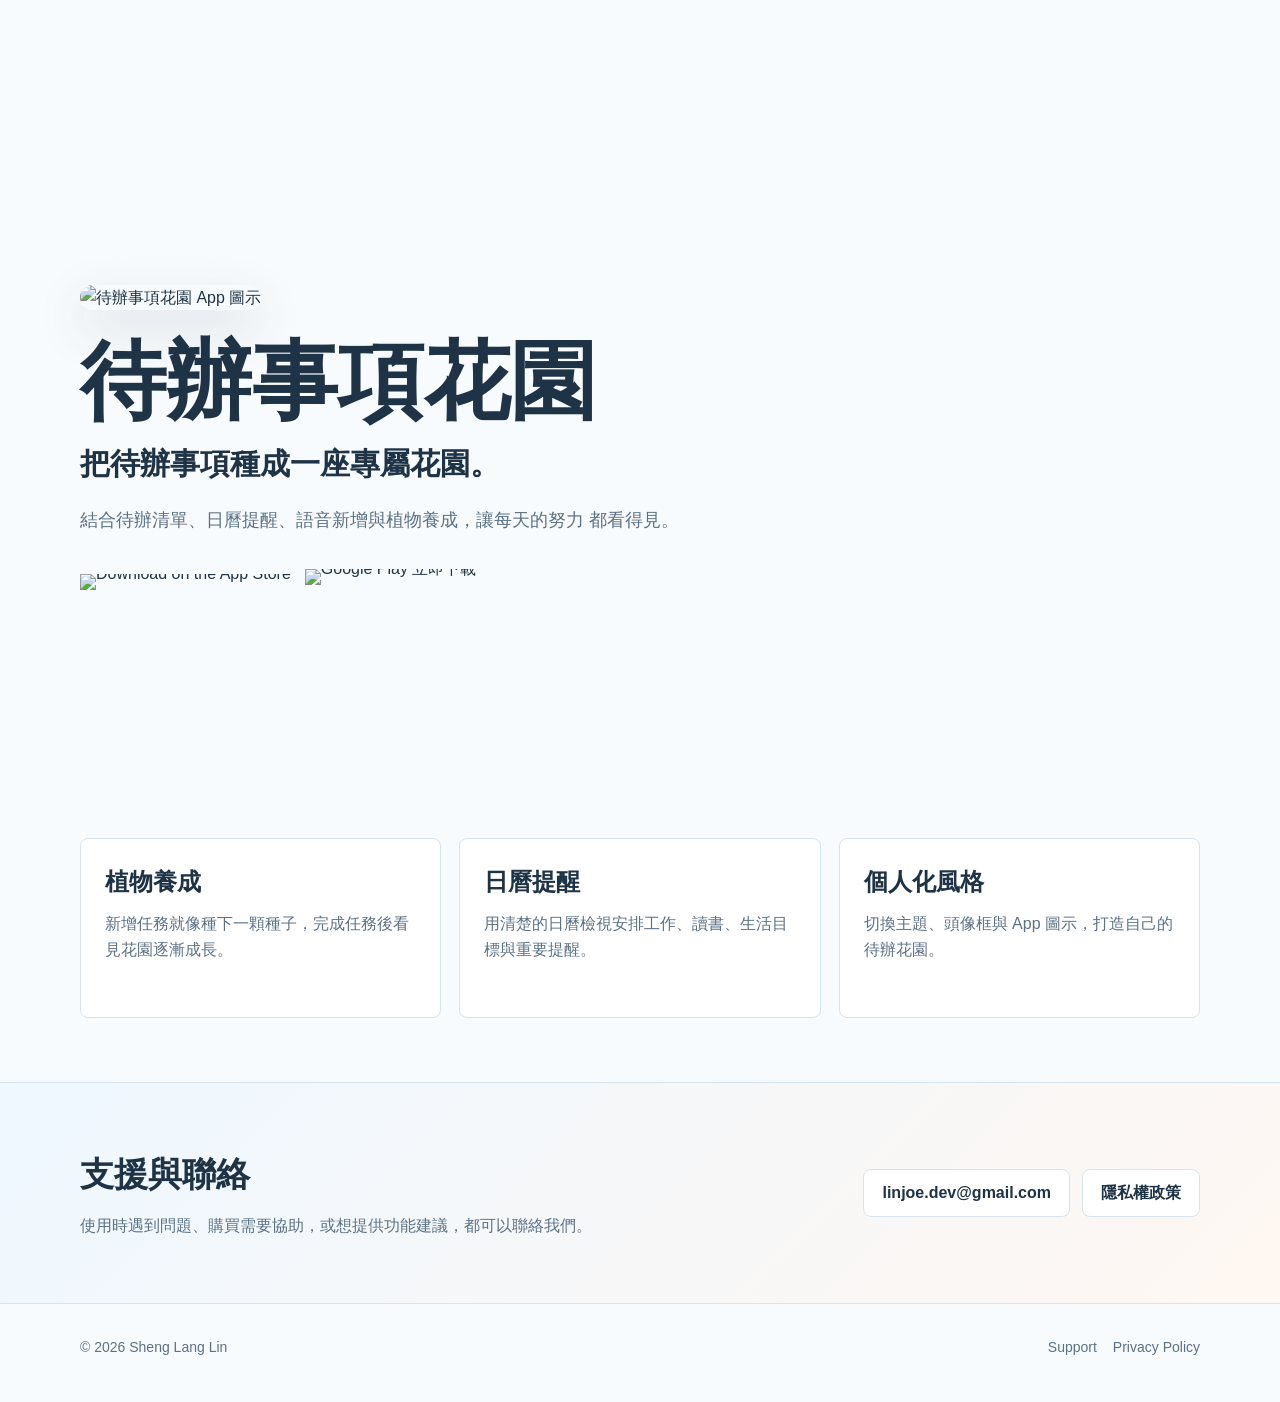
==== index.html @ acffd960 "Add files via upload" ====
<!doctype html>
<html lang="zh-Hant">
  <head>
    <meta charset="utf-8" />
    <meta name="viewport" content="width=device-width, initial-scale=1" />
    <title>待辦事項花園 | Time Garden</title>
    <meta
      name="description"
      content="待辦事項花園是一款結合待辦清單、時間管理與植物養成的療癒系 App。"
    />
    <meta property="og:title" content="待辦事項花園 | Time Garden" />
    <meta
      property="og:description"
      content="把待辦事項種成一座專屬花園。完成任務、培養習慣、安排生活，讓每天的努力都看得見。"
    />
    <meta property="og:image" content="assets/feature-graphic.png" />
    <link rel="icon" type="image/png" href="assets/app-icon.png" />
    <style>
      :root {
        color-scheme: light;
        --ink: #1f3347;
        --muted: #5b7185;
        --line: #d7e3ec;
        --surface: #ffffff;
        --soft: #eef8ff;
        --blue: #5b9bd5;
        --green: #79b67d;
        --coral: #e28b7b;
        --shadow: 0 18px 50px rgba(35, 62, 86, 0.16);
      }

      * {
        box-sizing: border-box;
      }

      body {
        margin: 0;
        font-family: -apple-system, BlinkMacSystemFont, "Noto Sans TC",
          "Segoe UI", sans-serif;
        color: var(--ink);
        background: #f8fbfd;
        line-height: 1.6;
      }

      a {
        color: inherit;
      }

      .hero {
        min-height: 86vh;
        display: grid;
        align-items: end;
        background:
          linear-gradient(
            180deg,
            rgba(248, 251, 253, 0.18) 0%,
            rgba(248, 251, 253, 0.72) 54%,
            #f8fbfd 100%
          ),
          url("assets/feature-graphic.png") center top / cover no-repeat;
      }

      .hero-inner,
      .section-inner {
        width: min(1120px, calc(100% - 40px));
        margin: 0 auto;
      }

      .hero-copy {
        max-width: 680px;
        padding: 120px 0 84px;
      }

      .app-mark {
        width: 96px;
        height: 96px;
        border-radius: 22px;
        box-shadow: var(--shadow);
      }

      h1 {
        margin: 28px 0 14px;
        font-size: clamp(44px, 8vw, 86px);
        line-height: 1.02;
        letter-spacing: 0;
      }

      .tagline {
        margin: 0;
        max-width: 620px;
        color: var(--ink);
        font-size: clamp(20px, 3vw, 30px);
        font-weight: 700;
      }

      .subcopy {
        margin: 18px 0 0;
        color: var(--muted);
        font-size: 18px;
        max-width: 620px;
      }

      .download-row {
        display: flex;
        flex-wrap: wrap;
        align-items: center;
        gap: 14px;
        margin-top: 34px;
      }

      .store-badge {
        display: inline-flex;
        align-items: center;
        line-height: 0;
        text-decoration: none;
      }

      .store-badge img {
        display: block;
        height: 48px;
        width: auto;
      }

      .google-play-badge img {
        height: 57px;
      }

      section {
        padding: 64px 0;
      }

      .features {
        display: grid;
        grid-template-columns: repeat(3, 1fr);
        gap: 18px;
      }

      .feature {
        min-height: 180px;
        padding: 24px;
        border: 1px solid var(--line);
        border-radius: 8px;
        background: var(--surface);
      }

      .feature h2 {
        margin: 0 0 10px;
        font-size: 24px;
      }

      .feature p {
        margin: 0;
        color: var(--muted);
      }

      .support-band {
        background: linear-gradient(135deg, var(--soft), #fff7f2);
        border-top: 1px solid var(--line);
        border-bottom: 1px solid var(--line);
      }

      .support-grid {
        display: grid;
        grid-template-columns: 1.2fr 0.8fr;
        gap: 32px;
        align-items: center;
      }

      .support-grid h2 {
        margin: 0 0 12px;
        font-size: 34px;
      }

      .support-grid p {
        margin: 0;
        color: var(--muted);
      }

      .support-actions {
        display: flex;
        flex-wrap: wrap;
        justify-content: flex-end;
        gap: 12px;
      }

      .link-button {
        display: inline-flex;
        min-height: 48px;
        align-items: center;
        justify-content: center;
        padding: 10px 18px;
        border: 1px solid var(--line);
        border-radius: 8px;
        background: white;
        color: var(--ink);
        font-weight: 700;
        text-decoration: none;
      }

      footer {
        padding: 32px 0 44px;
        color: var(--muted);
        font-size: 14px;
      }

      .footer-row {
        display: flex;
        flex-wrap: wrap;
        justify-content: space-between;
        gap: 16px;
      }

      .footer-links {
        display: flex;
        flex-wrap: wrap;
        gap: 16px;
      }

      .footer-links a {
        text-decoration: none;
      }

      @media (max-width: 760px) {
        .hero {
          min-height: 92vh;
        }

        .hero-inner,
        .section-inner {
          width: min(100% - 28px, 1120px);
        }

        .hero-copy {
          padding: 92px 0 56px;
        }

        .download-row {
          width: 100%;
        }

        .features,
        .support-grid {
          grid-template-columns: 1fr;
        }

        .support-actions {
          justify-content: flex-start;
        }
      }
    </style>
  </head>
  <body>
    <main>
      <section class="hero">
        <div class="hero-inner">
          <div class="hero-copy">
            <img
              class="app-mark"
              src="assets/app-icon.png"
              alt="待辦事項花園 App 圖示"
            />
            <h1>待辦事項花園</h1>
            <p class="tagline">把待辦事項種成一座專屬花園。</p>
            <p class="subcopy">
              結合待辦清單、日曆提醒、語音新增與植物養成，讓每天的努力
              都看得見。
            </p>
            <div class="download-row" aria-label="下載待辦事項花園">
              <a
                class="store-badge"
                href="https://apps.apple.com/app/id6780426568"
                target="_blank"
                rel="noopener"
                aria-label="Download on the App Store"
              >
                <img
                  src="assets/app-store-badge.svg"
                  alt="Download on the App Store"
                />
              </a>
              <a
                class="store-badge google-play-badge"
                href="https://play.google.com/store/apps/details?id=com.time_to_do_garden"
                target="_blank"
                rel="noopener"
                aria-label="Get it on Google Play"
              >
                <img
                  src="assets/google-play-badge.png"
                  alt="Google Play 立即下載"
                />
              </a>
            </div>
          </div>
        </div>
      </section>

      <section>
        <div class="section-inner features">
          <article class="feature">
            <h2>植物養成</h2>
            <p>新增任務就像種下一顆種子，完成任務後看見花園逐漸成長。</p>
          </article>
          <article class="feature">
            <h2>日曆提醒</h2>
            <p>用清楚的日曆檢視安排工作、讀書、生活目標與重要提醒。</p>
          </article>
          <article class="feature">
            <h2>個人化風格</h2>
            <p>切換主題、頭像框與 App 圖示，打造自己的待辦花園。</p>
          </article>
        </div>
      </section>

      <section class="support-band" id="support">
        <div class="section-inner support-grid">
          <div>
            <h2>支援與聯絡</h2>
            <p>
              使用時遇到問題、購買需要協助，或想提供功能建議，都可以聯絡我們。
            </p>
          </div>
          <div class="support-actions">
            <a class="link-button" href="mailto:linjoe.dev@gmail.com">
              linjoe.dev@gmail.com
            </a>
            <a class="link-button" href="https://sites.google.com/view/to-do-garden">隱私權政策</a>
          </div>
        </div>
      </section>
    </main>

    <footer>
      <div class="section-inner footer-row">
        <span>© 2026 Sheng Lang Lin</span>
        <nav class="footer-links" aria-label="頁尾連結">
          <a href="#support">Support</a>
          <a href="https://sites.google.com/view/to-do-garden">Privacy Policy</a>
        </nav>
      </div>
    </footer>
  </body>
</html>
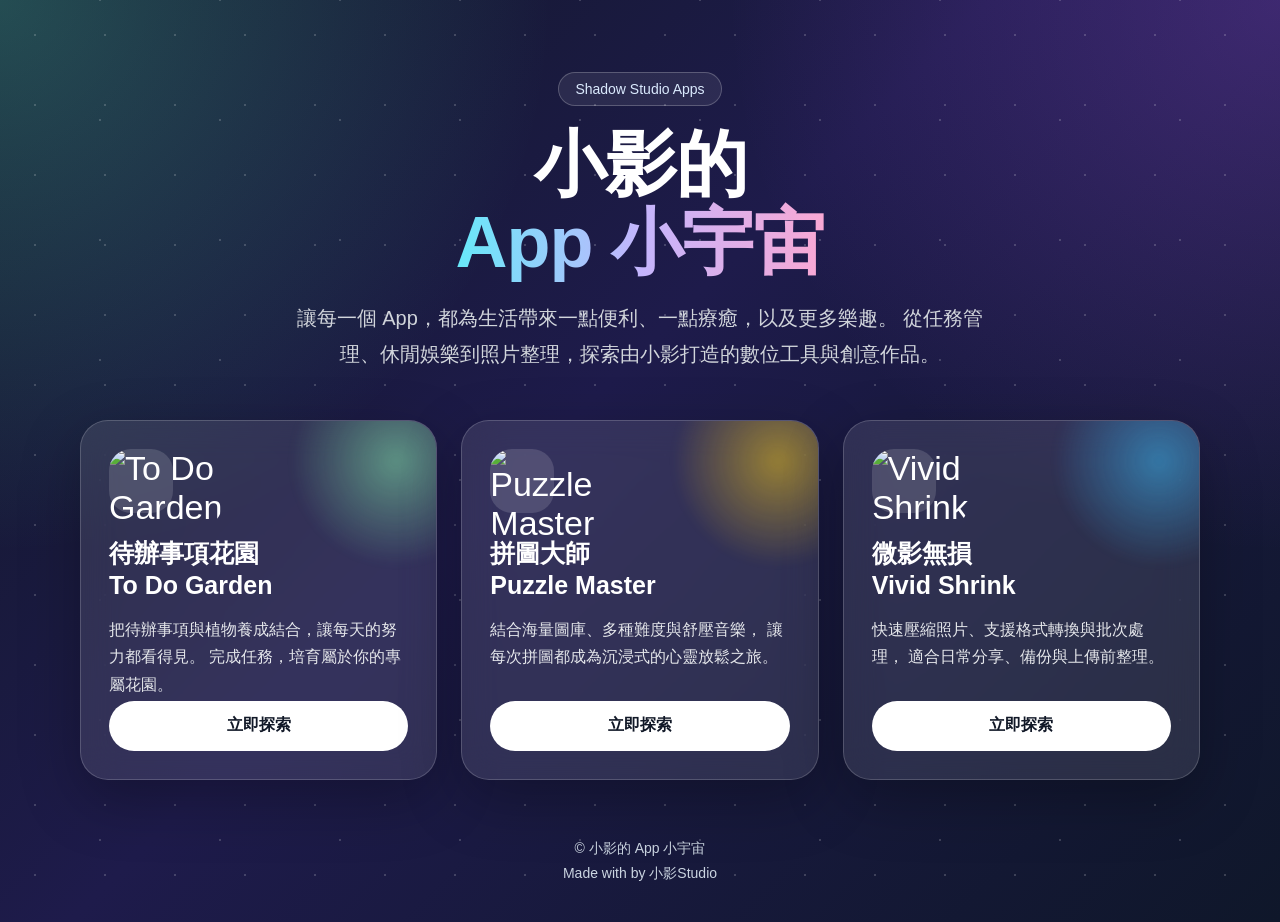
==== commit 795c157a: "Add files via upload" ====
--- a/index.html
+++ b/index.html
@@ -1,343 +1,305 @@
-<!doctype html>
+<!DOCTYPE html>
 <html lang="zh-Hant">
-  <head>
-    <meta charset="utf-8" />
-    <meta name="viewport" content="width=device-width, initial-scale=1" />
-    <title>待辦事項花園 | Time Garden</title>
-    <meta
-      name="description"
-      content="待辦事項花園是一款結合待辦清單、時間管理與植物養成的療癒系 App。"
-    />
-    <meta property="og:title" content="待辦事項花園 | Time Garden" />
-    <meta
-      property="og:description"
-      content="把待辦事項種成一座專屬花園。完成任務、培養習慣、安排生活，讓每天的努力都看得見。"
-    />
-    <meta property="og:image" content="assets/feature-graphic.png" />
-    <link rel="icon" type="image/png" href="assets/app-icon.png" />
-    <style>
-      :root {
-        color-scheme: light;
-        --ink: #1f3347;
-        --muted: #5b7185;
-        --line: #d7e3ec;
-        --surface: #ffffff;
-        --soft: #eef8ff;
-        --blue: #5b9bd5;
-        --green: #79b67d;
-        --coral: #e28b7b;
-        --shadow: 0 18px 50px rgba(35, 62, 86, 0.16);
-      }
-
-      * {
-        box-sizing: border-box;
-      }
-
-      body {
-        margin: 0;
-        font-family: -apple-system, BlinkMacSystemFont, "Noto Sans TC",
-          "Segoe UI", sans-serif;
-        color: var(--ink);
-        background: #f8fbfd;
-        line-height: 1.6;
-      }
-
-      a {
-        color: inherit;
+<head>
+  <meta charset="UTF-8" />
+  <meta name="viewport" content="width=device-width, initial-scale=1.0" />
+  <title>小影的 App 小宇宙</title>
+  <style>
+    * {
+      margin: 0;
+      padding: 0;
+      box-sizing: border-box;
+    }
+
+    body {
+      min-height: 100vh;
+      font-family: -apple-system, BlinkMacSystemFont, "Segoe UI", "Noto Sans TC", sans-serif;
+      color: #ffffff;
+      background:
+        radial-gradient(circle at top left, rgba(94, 234, 212, 0.25), transparent 35%),
+        radial-gradient(circle at top right, rgba(168, 85, 247, 0.25), transparent 35%),
+        linear-gradient(135deg, #111827 0%, #1e1b4b 45%, #0f172a 100%);
+      overflow-x: hidden;
+    }
+
+    .stars {
+      position: fixed;
+      inset: 0;
+      pointer-events: none;
+      background-image:
+        radial-gradient(#ffffff 1px, transparent 1px),
+        radial-gradient(#ffffff 1px, transparent 1px);
+      background-size: 70px 70px, 120px 120px;
+      background-position: 0 0, 40px 60px;
+      opacity: 0.18;
+      animation: moveStars 18s linear infinite;
+    }
+
+    @keyframes moveStars {
+      from { transform: translateY(0); }
+      to { transform: translateY(-120px); }
+    }
+
+    .container {
+      position: relative;
+      z-index: 1;
+      width: min(1120px, 92%);
+      margin: 0 auto;
+      padding: 72px 0 36px;
+    }
+
+    .hero {
+      text-align: center;
+      margin-bottom: 48px;
+      animation: fadeUp 0.9s ease forwards;
+    }
+
+    .badge {
+      display: inline-block;
+      padding: 8px 16px;
+      border: 1px solid rgba(255,255,255,0.22);
+      border-radius: 999px;
+      background: rgba(255,255,255,0.08);
+      backdrop-filter: blur(14px);
+      font-size: 14px;
+      color: #dbeafe;
+      margin-bottom: 20px;
+    }
+
+    h1 {
+      font-size: clamp(38px, 7vw, 72px);
+      line-height: 1.08;
+      margin-bottom: 18px;
+      letter-spacing: -1px;
+    }
+
+    .gradient-text {
+      background: linear-gradient(90deg, #67e8f9, #c4b5fd, #f9a8d4);
+      -webkit-background-clip: text;
+      color: transparent;
+    }
+
+    .hero p {
+      max-width: 720px;
+      margin: 0 auto;
+      font-size: clamp(16px, 2.6vw, 20px);
+      line-height: 1.8;
+      color: #d1d5db;
+    }
+
+    .apps-grid {
+      display: grid;
+      grid-template-columns: repeat(3, 1fr);
+      gap: 24px;
+    }
+
+    .app-card {
+      position: relative;
+      min-height: 360px;
+      padding: 28px;
+      border-radius: 28px;
+      background: rgba(255,255,255,0.1);
+      border: 1px solid rgba(255,255,255,0.18);
+      box-shadow: 0 20px 60px rgba(0,0,0,0.28);
+      backdrop-filter: blur(18px);
+      overflow: hidden;
+      transition: transform 0.35s ease, box-shadow 0.35s ease, border-color 0.35s ease;
+      animation: fadeUp 0.9s ease forwards;
+    }
+
+    .app-card:nth-child(2) { animation-delay: 0.12s; }
+    .app-card:nth-child(3) { animation-delay: 0.24s; }
+
+    .app-card:hover {
+      transform: translateY(-10px);
+      box-shadow: 0 28px 80px rgba(0,0,0,0.38);
+      border-color: rgba(255,255,255,0.34);
+    }
+
+    .app-card::before {
+      content: "";
+      position: absolute;
+      width: 220px;
+      height: 220px;
+      right: -70px;
+      top: -70px;
+      border-radius: 50%;
+      opacity: 0.5;
+      filter: blur(4px);
+    }
+
+    .garden::before {
+      background: radial-gradient(circle, #86efac, transparent 68%);
+    }
+
+    .puzzle::before {
+      background: radial-gradient(circle, #facc15, transparent 68%);
+    }
+
+    .vivid::before {
+      background: radial-gradient(circle, #38bdf8, transparent 68%);
+    }
+
+    .icon {
+      width: 64px;
+      height: 64px;
+      display: grid;
+      place-items: center;
+      border-radius: 22px;
+      background: rgba(255,255,255,0.14);
+      font-size: 34px;
+      margin-bottom: 24px;
+      position: relative;
+      z-index: 1;
+    }
+
+    .icon img {
+      width: 100%;
+      height: 100%;
+      object-fit: cover;
+      border-radius: 22px;
+    }
+
+    .app-card h2 {
+      font-size: 25px;
+      line-height: 1.3;
+      margin-bottom: 14px;
+      position: relative;
+      z-index: 1;
+    }
+
+    .app-card p {
+      color: #e5e7eb;
+      line-height: 1.8;
+      font-size: 15.5px;
+      margin-bottom: 28px;
+      position: relative;
+      z-index: 1;
+    }
+
+    .btn {
+      position: absolute;
+      left: 28px;
+      right: 28px;
+      bottom: 28px;
+      display: flex;
+      justify-content: center;
+      align-items: center;
+      height: 50px;
+      border-radius: 999px;
+      color: #111827;
+      background: #ffffff;
+      text-decoration: none;
+      font-weight: 800;
+      transition: transform 0.25s ease, opacity 0.25s ease;
+      z-index: 1;
+    }
+
+    .btn:hover {
+      transform: scale(1.035);
+      opacity: 0.92;
+    }
+
+    footer {
+      text-align: center;
+      color: #cbd5e1;
+      font-size: 14px;
+      margin-top: 56px;
+      line-height: 1.8;
+    }
+
+    @keyframes fadeUp {
+      from {
+        opacity: 0;
+        transform: translateY(24px);
+      }
+      to {
+        opacity: 1;
+        transform: translateY(0);
+      }
+    }
+
+    @media (max-width: 900px) {
+      .apps-grid {
+        grid-template-columns: 1fr;
+      }
+
+      .app-card {
+        min-height: 310px;
+      }
+    }
+
+    @media (max-width: 520px) {
+      .container {
+        padding-top: 48px;
       }
 
       .hero {
-        min-height: 86vh;
-        display: grid;
-        align-items: end;
-        background:
-          linear-gradient(
-            180deg,
-            rgba(248, 251, 253, 0.18) 0%,
-            rgba(248, 251, 253, 0.72) 54%,
-            #f8fbfd 100%
-          ),
-          url("assets/feature-graphic.png") center top / cover no-repeat;
-      }
-
-      .hero-inner,
-      .section-inner {
-        width: min(1120px, calc(100% - 40px));
-        margin: 0 auto;
-      }
-
-      .hero-copy {
-        max-width: 680px;
-        padding: 120px 0 84px;
-      }
-
-      .app-mark {
-        width: 96px;
-        height: 96px;
-        border-radius: 22px;
-        box-shadow: var(--shadow);
-      }
-
-      h1 {
-        margin: 28px 0 14px;
-        font-size: clamp(44px, 8vw, 86px);
-        line-height: 1.02;
-        letter-spacing: 0;
-      }
-
-      .tagline {
-        margin: 0;
-        max-width: 620px;
-        color: var(--ink);
-        font-size: clamp(20px, 3vw, 30px);
-        font-weight: 700;
-      }
-
-      .subcopy {
-        margin: 18px 0 0;
-        color: var(--muted);
-        font-size: 18px;
-        max-width: 620px;
-      }
-
-      .download-row {
-        display: flex;
-        flex-wrap: wrap;
-        align-items: center;
-        gap: 14px;
-        margin-top: 34px;
-      }
-
-      .store-badge {
-        display: inline-flex;
-        align-items: center;
-        line-height: 0;
-        text-decoration: none;
-      }
-
-      .store-badge img {
-        display: block;
-        height: 48px;
-        width: auto;
-      }
-
-      .google-play-badge img {
-        height: 57px;
-      }
-
-      section {
-        padding: 64px 0;
-      }
-
-      .features {
-        display: grid;
-        grid-template-columns: repeat(3, 1fr);
-        gap: 18px;
-      }
-
-      .feature {
-        min-height: 180px;
+        margin-bottom: 32px;
+      }
+
+      .app-card {
         padding: 24px;
-        border: 1px solid var(--line);
-        border-radius: 8px;
-        background: var(--surface);
-      }
-
-      .feature h2 {
-        margin: 0 0 10px;
-        font-size: 24px;
-      }
-
-      .feature p {
-        margin: 0;
-        color: var(--muted);
-      }
-
-      .support-band {
-        background: linear-gradient(135deg, var(--soft), #fff7f2);
-        border-top: 1px solid var(--line);
-        border-bottom: 1px solid var(--line);
-      }
-
-      .support-grid {
-        display: grid;
-        grid-template-columns: 1.2fr 0.8fr;
-        gap: 32px;
-        align-items: center;
-      }
-
-      .support-grid h2 {
-        margin: 0 0 12px;
-        font-size: 34px;
-      }
-
-      .support-grid p {
-        margin: 0;
-        color: var(--muted);
-      }
-
-      .support-actions {
-        display: flex;
-        flex-wrap: wrap;
-        justify-content: flex-end;
-        gap: 12px;
-      }
-
-      .link-button {
-        display: inline-flex;
-        min-height: 48px;
-        align-items: center;
-        justify-content: center;
-        padding: 10px 18px;
-        border: 1px solid var(--line);
-        border-radius: 8px;
-        background: white;
-        color: var(--ink);
-        font-weight: 700;
-        text-decoration: none;
-      }
-
-      footer {
-        padding: 32px 0 44px;
-        color: var(--muted);
-        font-size: 14px;
-      }
-
-      .footer-row {
-        display: flex;
-        flex-wrap: wrap;
-        justify-content: space-between;
-        gap: 16px;
-      }
-
-      .footer-links {
-        display: flex;
-        flex-wrap: wrap;
-        gap: 16px;
-      }
-
-      .footer-links a {
-        text-decoration: none;
-      }
-
-      @media (max-width: 760px) {
-        .hero {
-          min-height: 92vh;
-        }
-
-        .hero-inner,
-        .section-inner {
-          width: min(100% - 28px, 1120px);
-        }
-
-        .hero-copy {
-          padding: 92px 0 56px;
-        }
-
-        .download-row {
-          width: 100%;
-        }
-
-        .features,
-        .support-grid {
-          grid-template-columns: 1fr;
-        }
-
-        .support-actions {
-          justify-content: flex-start;
-        }
-      }
-    </style>
-  </head>
-  <body>
-    <main>
-      <section class="hero">
-        <div class="hero-inner">
-          <div class="hero-copy">
-            <img
-              class="app-mark"
-              src="assets/app-icon.png"
-              alt="待辦事項花園 App 圖示"
-            />
-            <h1>待辦事項花園</h1>
-            <p class="tagline">把待辦事項種成一座專屬花園。</p>
-            <p class="subcopy">
-              結合待辦清單、日曆提醒、語音新增與植物養成，讓每天的努力
-              都看得見。
-            </p>
-            <div class="download-row" aria-label="下載待辦事項花園">
-              <a
-                class="store-badge"
-                href="https://apps.apple.com/app/id6780426568"
-                target="_blank"
-                rel="noopener"
-                aria-label="Download on the App Store"
-              >
-                <img
-                  src="assets/app-store-badge.svg"
-                  alt="Download on the App Store"
-                />
-              </a>
-              <a
-                class="store-badge google-play-badge"
-                href="https://play.google.com/store/apps/details?id=com.time_to_do_garden"
-                target="_blank"
-                rel="noopener"
-                aria-label="Get it on Google Play"
-              >
-                <img
-                  src="assets/google-play-badge.png"
-                  alt="Google Play 立即下載"
-                />
-              </a>
-            </div>
-          </div>
-        </div>
-      </section>
-
-      <section>
-        <div class="section-inner features">
-          <article class="feature">
-            <h2>植物養成</h2>
-            <p>新增任務就像種下一顆種子，完成任務後看見花園逐漸成長。</p>
-          </article>
-          <article class="feature">
-            <h2>日曆提醒</h2>
-            <p>用清楚的日曆檢視安排工作、讀書、生活目標與重要提醒。</p>
-          </article>
-          <article class="feature">
-            <h2>個人化風格</h2>
-            <p>切換主題、頭像框與 App 圖示，打造自己的待辦花園。</p>
-          </article>
-        </div>
-      </section>
-
-      <section class="support-band" id="support">
-        <div class="section-inner support-grid">
-          <div>
-            <h2>支援與聯絡</h2>
-            <p>
-              使用時遇到問題、購買需要協助，或想提供功能建議，都可以聯絡我們。
-            </p>
-          </div>
-          <div class="support-actions">
-            <a class="link-button" href="mailto:linjoe.dev@gmail.com">
-              linjoe.dev@gmail.com
-            </a>
-            <a class="link-button" href="https://sites.google.com/view/to-do-garden">隱私權政策</a>
-          </div>
-        </div>
-      </section>
-    </main>
+        border-radius: 24px;
+      }
+
+      .btn {
+        left: 24px;
+        right: 24px;
+        bottom: 24px;
+      }
+    }
+  </style>
+</head>
+<body>
+  <div class="stars"></div>
+
+  <main class="container">
+    <section class="hero">
+      <div class="badge">Shadow Studio Apps</div>
+      <h1>小影的<br><span class="gradient-text">App 小宇宙</span></h1>
+      <p>
+        讓每一個 App，都為生活帶來一點便利、一點療癒，以及更多樂趣。
+        從任務管理、休閒娛樂到照片整理，探索由小影打造的數位工具與創意作品。
+      </p>
+    </section>
+
+    <section class="apps-grid">
+      <article class="app-card garden">
+        <div class="icon"><img src="1.png" alt="To Do Garden"></div>
+        <h2>待辦事項花園<br>To Do Garden</h2>
+        <p>
+          把待辦事項與植物養成結合，讓每天的努力都看得見。
+          完成任務，培育屬於你的專屬花園。
+        </p>
+        <a class="btn" href="https://joe8man.github.io/todogarden.html">立即探索</a>
+      </article>
+
+      <article class="app-card puzzle">
+        <div class="icon"><img src="2.png" alt="Puzzle Master"></div>
+        <h2>拼圖大師<br>Puzzle Master</h2>
+        <p>
+          結合海量圖庫、多種難度與舒壓音樂，
+          讓每次拼圖都成為沉浸式的心靈放鬆之旅。
+        </p>
+        <a class="btn" href="https://joe8man.github.io/PuzzleMaster.html">立即探索</a>
+      </article>
+
+      <article class="app-card vivid">
+        <div class="icon"><img src="3.png" alt="Vivid Shrink"></div>
+        <h2>微影無損<br>Vivid Shrink</h2>
+        <p>
+          快速壓縮照片、支援格式轉換與批次處理，
+          適合日常分享、備份與上傳前整理。
+        </p>
+        <a class="btn" href="https://joe8man.github.io/vividshrink.html">立即探索</a>
+      </article>
+    </section>
 
     <footer>
-      <div class="section-inner footer-row">
-        <span>© 2026 Sheng Lang Lin</span>
-        <nav class="footer-links" aria-label="頁尾連結">
-          <a href="#support">Support</a>
-          <a href="https://sites.google.com/view/to-do-garden">Privacy Policy</a>
-        </nav>
-      </div>
+      © 小影的 App 小宇宙<br>
+      Made with by 小影Studio
     </footer>
-  </body>
+  </main>
+</body>
 </html>
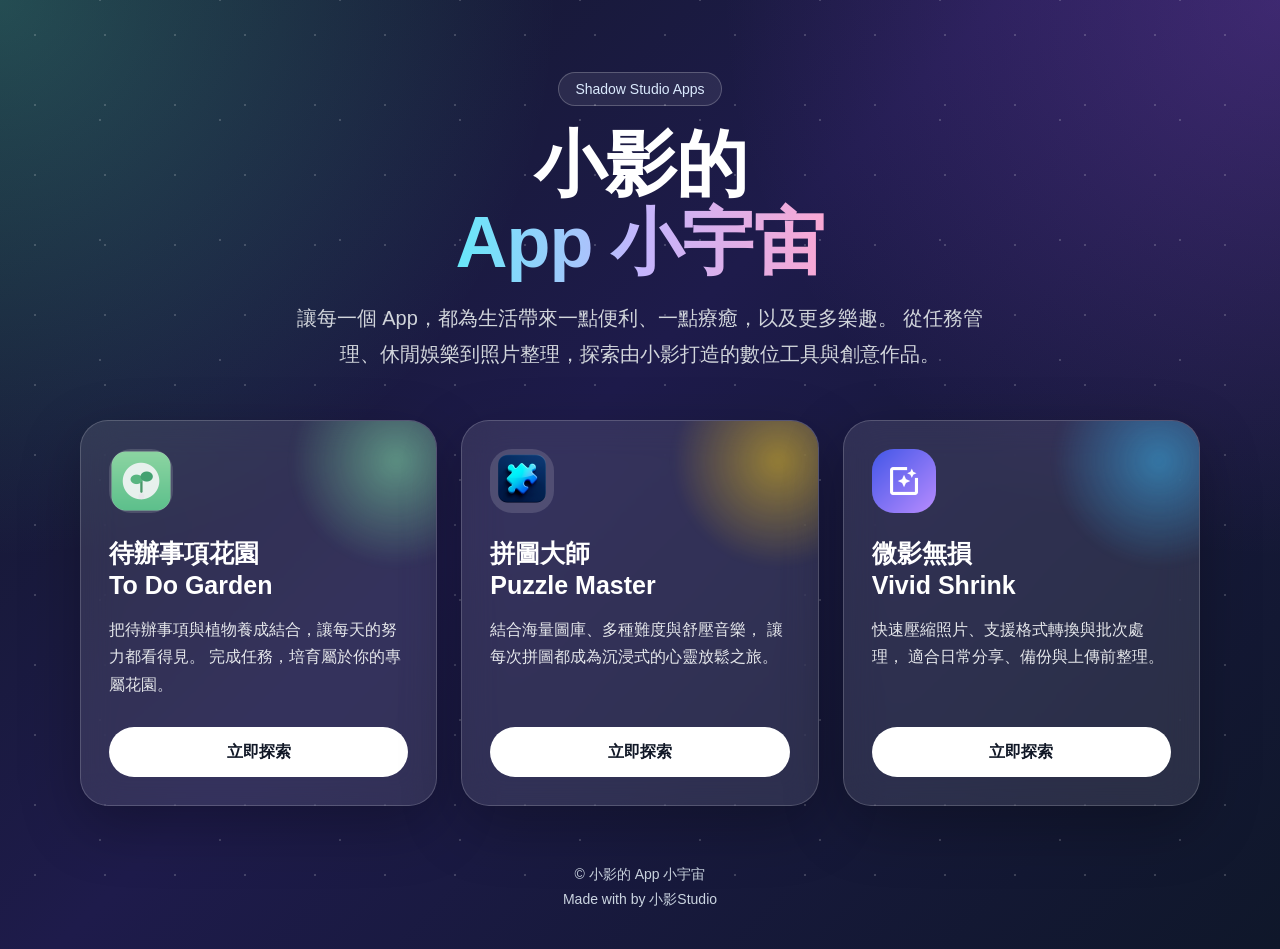
==== commit afa6aac7: "Add files via upload" ====
--- a/index.html
+++ b/index.html
@@ -95,6 +95,8 @@
 
     .app-card {
       position: relative;
+      display: flex;
+      flex-direction: column;
       min-height: 360px;
       padding: 28px;
       border-radius: 28px;
@@ -178,10 +180,7 @@
     }
 
     .btn {
-      position: absolute;
-      left: 28px;
-      right: 28px;
-      bottom: 28px;
+      margin-top: auto;
       display: flex;
       justify-content: center;
       align-items: center;
@@ -242,12 +241,6 @@
         padding: 24px;
         border-radius: 24px;
       }
-
-      .btn {
-        left: 24px;
-        right: 24px;
-        bottom: 24px;
-      }
     }
   </style>
 </head>
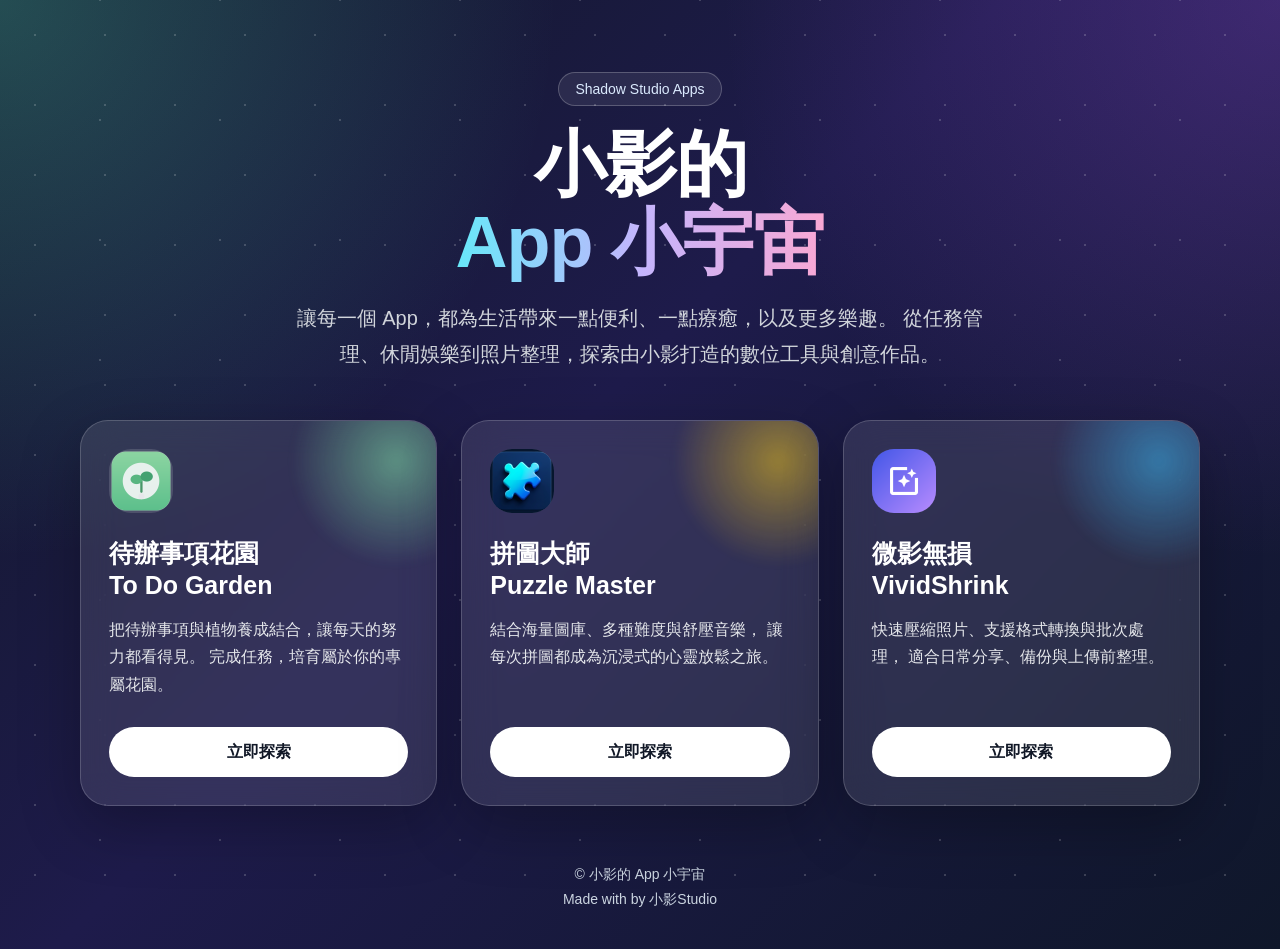
==== commit 3da5ee31: "Add files via upload" ====
--- a/index.html
+++ b/index.html
@@ -1,5 +1,6 @@
 <!DOCTYPE html>
 <html lang="zh-Hant">
+
 <head>
   <meta charset="UTF-8" />
   <meta name="viewport" content="width=device-width, initial-scale=1.0" />
@@ -36,8 +37,13 @@
     }
 
     @keyframes moveStars {
-      from { transform: translateY(0); }
-      to { transform: translateY(-120px); }
+      from {
+        transform: translateY(0);
+      }
+
+      to {
+        transform: translateY(-120px);
+      }
     }
 
     .container {
@@ -57,9 +63,9 @@
     .badge {
       display: inline-block;
       padding: 8px 16px;
-      border: 1px solid rgba(255,255,255,0.22);
+      border: 1px solid rgba(255, 255, 255, 0.22);
       border-radius: 999px;
-      background: rgba(255,255,255,0.08);
+      background: rgba(255, 255, 255, 0.08);
       backdrop-filter: blur(14px);
       font-size: 14px;
       color: #dbeafe;
@@ -100,22 +106,27 @@
       min-height: 360px;
       padding: 28px;
       border-radius: 28px;
-      background: rgba(255,255,255,0.1);
-      border: 1px solid rgba(255,255,255,0.18);
-      box-shadow: 0 20px 60px rgba(0,0,0,0.28);
+      background: rgba(255, 255, 255, 0.1);
+      border: 1px solid rgba(255, 255, 255, 0.18);
+      box-shadow: 0 20px 60px rgba(0, 0, 0, 0.28);
       backdrop-filter: blur(18px);
       overflow: hidden;
       transition: transform 0.35s ease, box-shadow 0.35s ease, border-color 0.35s ease;
       animation: fadeUp 0.9s ease forwards;
     }
 
-    .app-card:nth-child(2) { animation-delay: 0.12s; }
-    .app-card:nth-child(3) { animation-delay: 0.24s; }
+    .app-card:nth-child(2) {
+      animation-delay: 0.12s;
+    }
+
+    .app-card:nth-child(3) {
+      animation-delay: 0.24s;
+    }
 
     .app-card:hover {
       transform: translateY(-10px);
-      box-shadow: 0 28px 80px rgba(0,0,0,0.38);
-      border-color: rgba(255,255,255,0.34);
+      box-shadow: 0 28px 80px rgba(0, 0, 0, 0.38);
+      border-color: rgba(255, 255, 255, 0.34);
     }
 
     .app-card::before {
@@ -148,7 +159,7 @@
       display: grid;
       place-items: center;
       border-radius: 22px;
-      background: rgba(255,255,255,0.14);
+      background: rgba(255, 255, 255, 0.14);
       font-size: 34px;
       margin-bottom: 24px;
       position: relative;
@@ -212,6 +223,7 @@
         opacity: 0;
         transform: translateY(24px);
       }
+
       to {
         opacity: 1;
         transform: translateY(0);
@@ -244,6 +256,7 @@
     }
   </style>
 </head>
+
 <body>
   <div class="stars"></div>
 
@@ -275,12 +288,12 @@
           結合海量圖庫、多種難度與舒壓音樂，
           讓每次拼圖都成為沉浸式的心靈放鬆之旅。
         </p>
-        <a class="btn" href="https://joe8man.github.io/PuzzleMaster.html">立即探索</a>
+        <a class="btn" href="https://joe8man.github.io/puzzlemaster.html">立即探索</a>
       </article>
 
       <article class="app-card vivid">
-        <div class="icon"><img src="3.png" alt="Vivid Shrink"></div>
-        <h2>微影無損<br>Vivid Shrink</h2>
+        <div class="icon"><img src="3.png" alt="VividShrink"></div>
+        <h2>微影無損<br>VividShrink</h2>
         <p>
           快速壓縮照片、支援格式轉換與批次處理，
           適合日常分享、備份與上傳前整理。
@@ -295,4 +308,5 @@
     </footer>
   </main>
 </body>
-</html>
+
+</html>
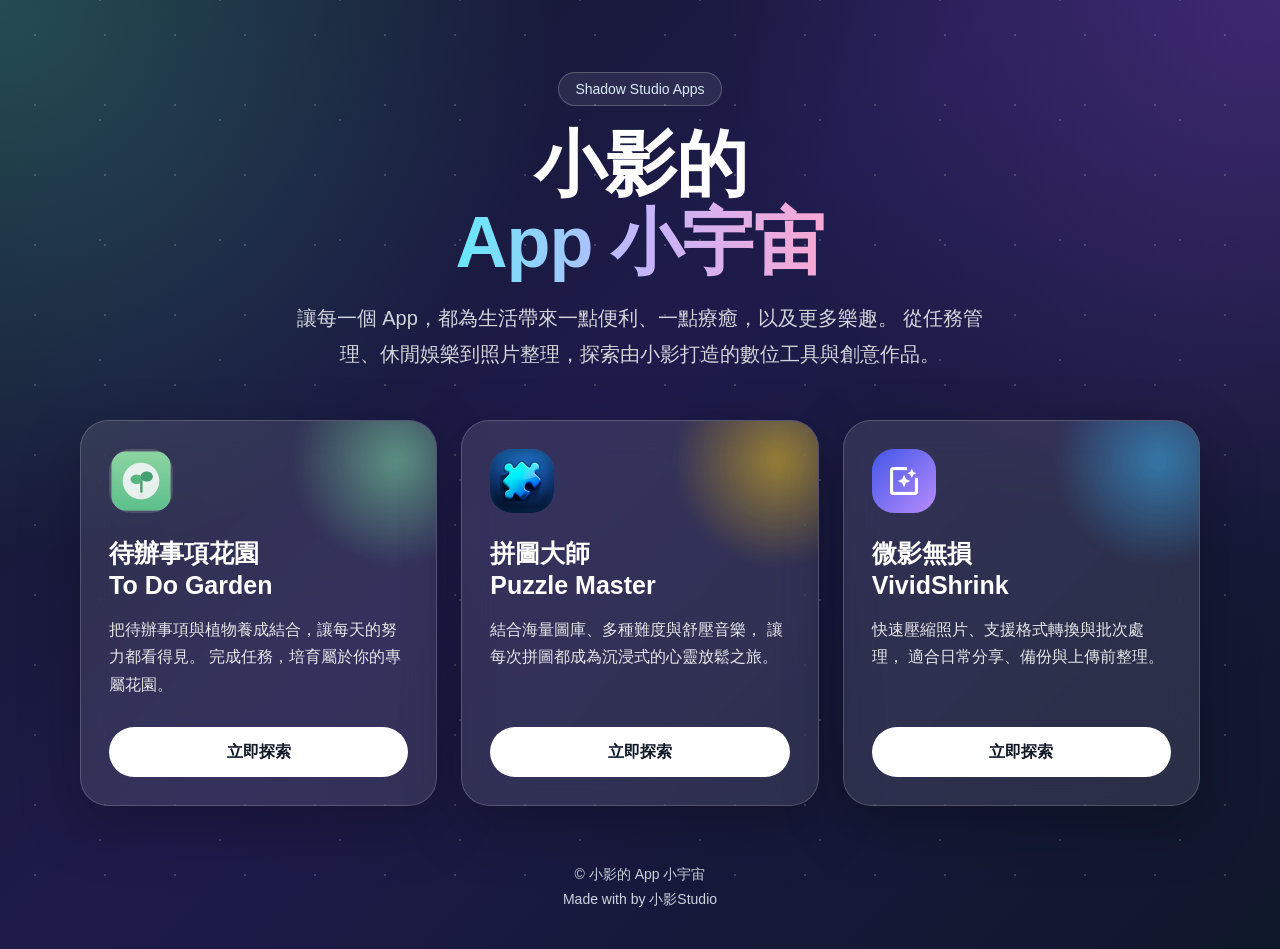
==== commit 4a5db685: "Add files via upload" ====
--- a/index.html
+++ b/index.html
@@ -5,6 +5,17 @@
   <meta charset="UTF-8" />
   <meta name="viewport" content="width=device-width, initial-scale=1.0" />
   <title>小影的 App 小宇宙</title>
+
+  <!-- Google tag (gtag.js) -->
+  <script async src="https://www.googletagmanager.com/gtag/js?id=G-D7YJZJB53H"></script>
+  <script>
+    window.dataLayer = window.dataLayer || [];
+    function gtag(){dataLayer.push(arguments);}
+    gtag('js', new Date());
+
+    gtag('config', 'G-D7YJZJB53H');
+  </script>
+
   <style>
     * {
       margin: 0;
@@ -82,6 +93,7 @@
     .gradient-text {
       background: linear-gradient(90deg, #67e8f9, #c4b5fd, #f9a8d4);
       -webkit-background-clip: text;
+      background-clip: text;
       color: transparent;
     }
 
